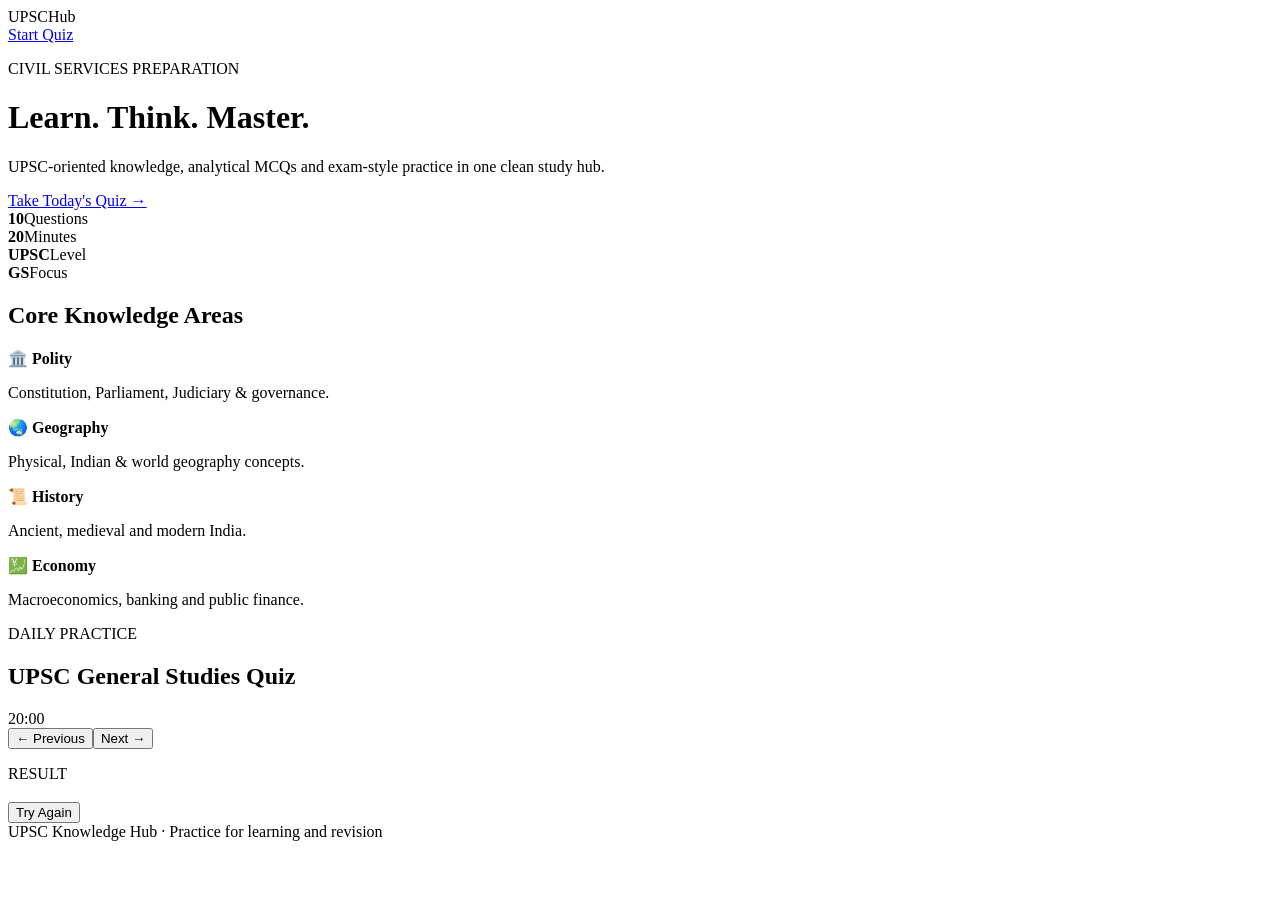
==== index.html @ ed3aa261 "Create UPSC Knowledge Hub website" ====
<!DOCTYPE html>
<html lang="en">
<head>
<meta charset="UTF-8">
<meta name="viewport" content="width=device-width,initial-scale=1">
<title>UPSC Knowledge Hub | Civil Services Quiz</title>
<link rel="stylesheet" href="style.css">
</head>
<body>
<header class="hero">
  <nav><div class="brand">UPSC<span>Hub</span></div><a href="#quiz">Start Quiz</a></nav>
  <div class="hero-content">
    <p class="eyebrow">CIVIL SERVICES PREPARATION</p>
    <h1>Learn. Think. <span>Master.</span></h1>
    <p>UPSC-oriented knowledge, analytical MCQs and exam-style practice in one clean study hub.</p>
    <a class="primary" href="#quiz">Take Today's Quiz →</a>
  </div>
</header>
<main>
<section class="stats">
  <div><b>10</b><span>Questions</span></div><div><b>20</b><span>Minutes</span></div><div><b>UPSC</b><span>Level</span></div><div><b>GS</b><span>Focus</span></div>
</section>
<section class="topics">
<h2>Core Knowledge Areas</h2>
<div class="cards"><article><b>🏛️ Polity</b><p>Constitution, Parliament, Judiciary & governance.</p></article><article><b>🌏 Geography</b><p>Physical, Indian & world geography concepts.</p></article><article><b>📜 History</b><p>Ancient, medieval and modern India.</p></article><article><b>💹 Economy</b><p>Macroeconomics, banking and public finance.</p></article></div>
</section>
<section id="quiz" class="quiz-section">
<div class="quiz-head"><div><p class="eyebrow">DAILY PRACTICE</p><h2>UPSC General Studies Quiz</h2></div><div class="timer" id="timer">20:00</div></div>
<div class="progress"><div id="progressBar"></div></div>
<div id="quizBox"></div>
<div class="quiz-actions"><button id="prev" class="secondary">← Previous</button><button id="next" class="primary">Next →</button></div>
</section>
<section id="result" class="result hidden"><p class="eyebrow">RESULT</p><h2 id="scoreText"></h2><p id="resultMessage"></p><button class="primary" onclick="restartQuiz()">Try Again</button></section>
</main>
<footer>UPSC Knowledge Hub · Practice for learning and revision</footer>
<script src="script.js"></script>
</body></html>
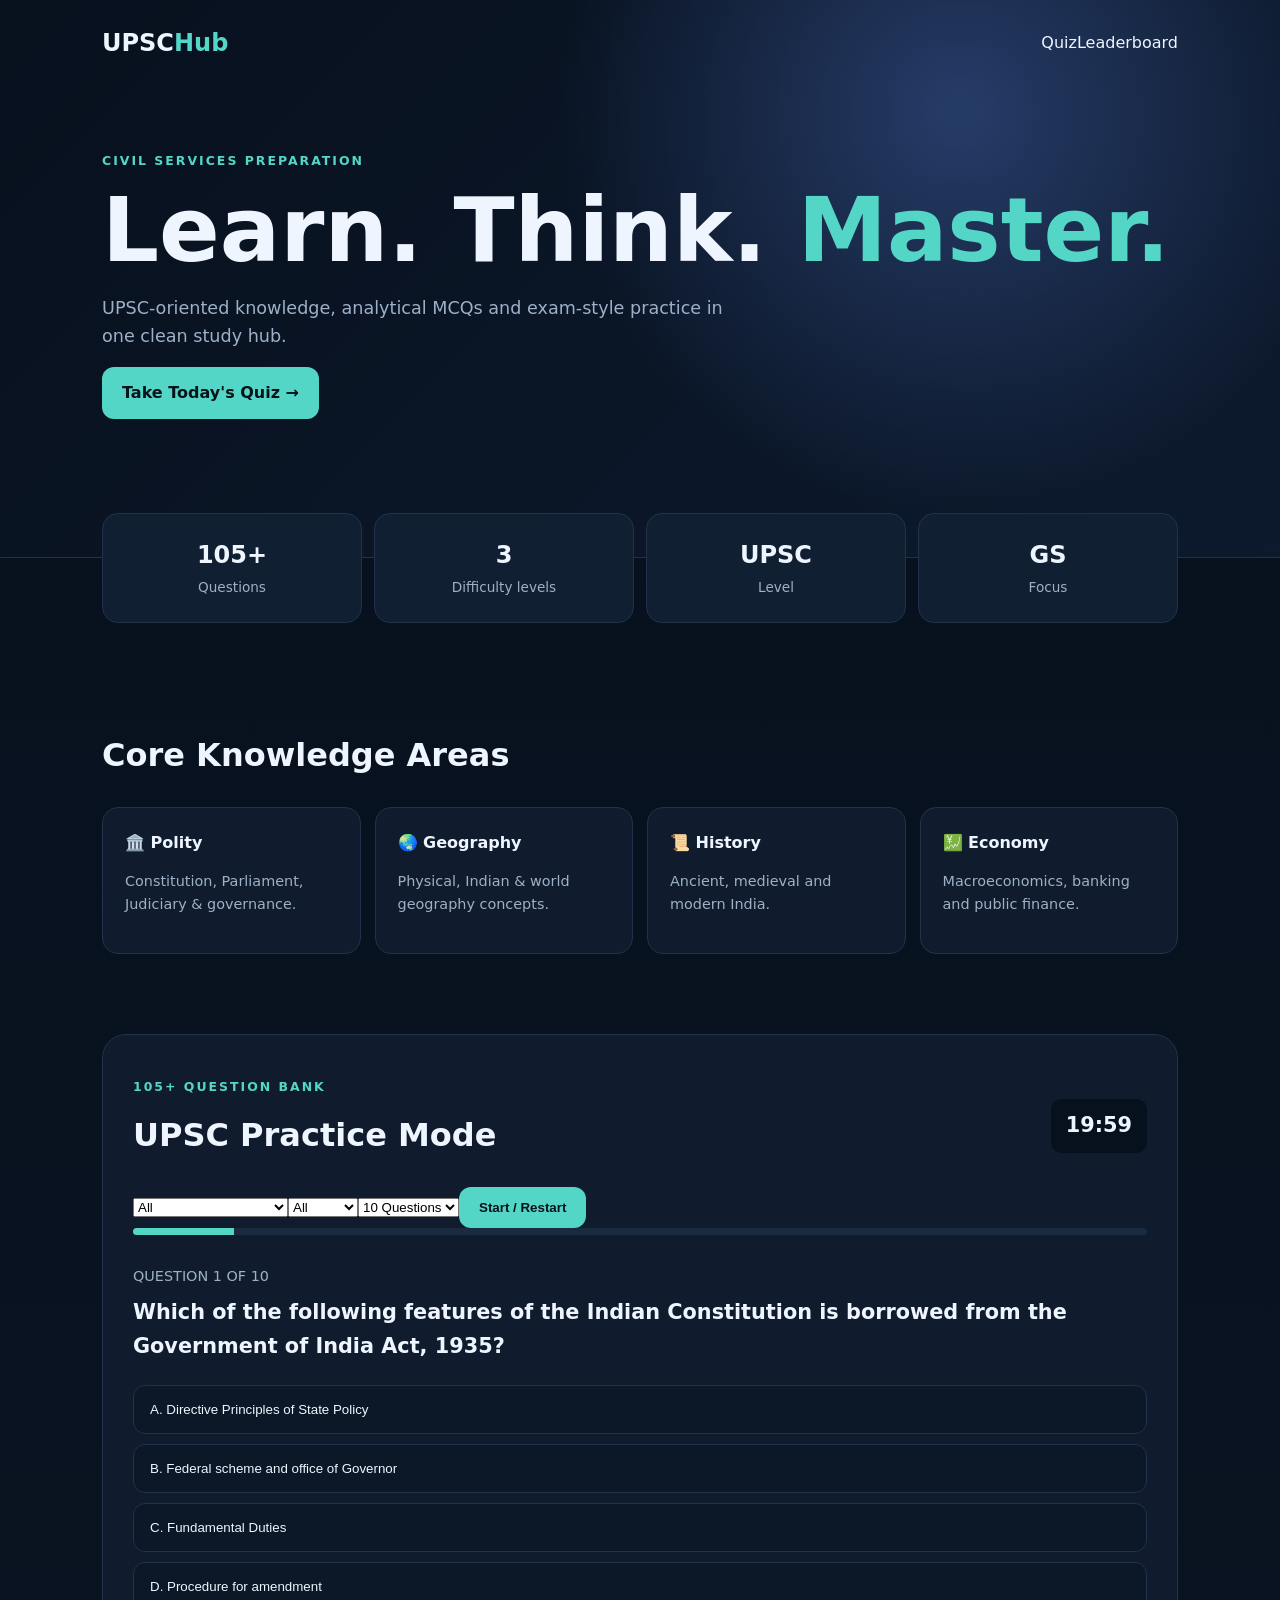
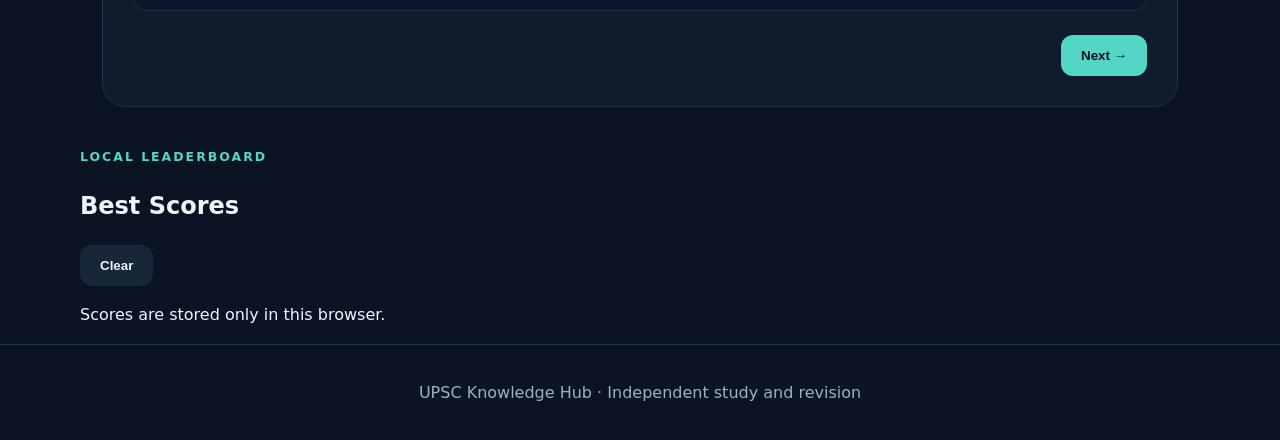
==== commit 6cc517c4: "Upgrade UPSC Hub interface with filters and leaderboard" ====
--- a/index.html
+++ b/index.html
@@ -8,7 +8,7 @@
 </head>
 <body>
 <header class="hero">
-  <nav><div class="brand">UPSC<span>Hub</span></div><a href="#quiz">Start Quiz</a></nav>
+  <nav><div class="brand">UPSC<span>Hub</span></div><div class="navlinks"><a href="#quiz">Quiz</a><a href="#leaderboard">Leaderboard</a></div></nav>
   <div class="hero-content">
     <p class="eyebrow">CIVIL SERVICES PREPARATION</p>
     <h1>Learn. Think. <span>Master.</span></h1>
@@ -18,20 +18,20 @@
 </header>
 <main>
 <section class="stats">
-  <div><b>10</b><span>Questions</span></div><div><b>20</b><span>Minutes</span></div><div><b>UPSC</b><span>Level</span></div><div><b>GS</b><span>Focus</span></div>
+  <div><b>105+</b><span>Questions</span></div><div><b>3</b><span>Difficulty levels</span></div><div><b>UPSC</b><span>Level</span></div><div><b>GS</b><span>Focus</span></div>
 </section>
 <section class="topics">
 <h2>Core Knowledge Areas</h2>
 <div class="cards"><article><b>🏛️ Polity</b><p>Constitution, Parliament, Judiciary & governance.</p></article><article><b>🌏 Geography</b><p>Physical, Indian & world geography concepts.</p></article><article><b>📜 History</b><p>Ancient, medieval and modern India.</p></article><article><b>💹 Economy</b><p>Macroeconomics, banking and public finance.</p></article></div>
 </section>
 <section id="quiz" class="quiz-section">
-<div class="quiz-head"><div><p class="eyebrow">DAILY PRACTICE</p><h2>UPSC General Studies Quiz</h2></div><div class="timer" id="timer">20:00</div></div>
+<div class="quiz-head"><div><p class="eyebrow">105+ QUESTION BANK</p><h2>UPSC Practice Mode</h2></div><div class="timer" id="timer">20:00</div></div><div class="filters"><select id="subject"><option>All</option><option>Polity</option><option>Geography</option><option>History</option><option>Economy</option><option>Environment</option><option>Science & Tech</option><option>International Relations</option></select><select id="difficulty"><option>All</option><option>Easy</option><option>Medium</option><option>Hard</option></select><select id="count"><option value="10">10 Questions</option><option value="20">20 Questions</option><option value="30">30 Questions</option><option value="50">50 Questions</option><option value="105">Full Bank</option></select><button class="primary" id="start">Start / Restart</button></div><div class="quiz-meta"><span id="meta"></span><span id="scoreLive"></span></div>
 <div class="progress"><div id="progressBar"></div></div>
 <div id="quizBox"></div>
 <div class="quiz-actions"><button id="prev" class="secondary">← Previous</button><button id="next" class="primary">Next →</button></div>
 </section>
-<section id="result" class="result hidden"><p class="eyebrow">RESULT</p><h2 id="scoreText"></h2><p id="resultMessage"></p><button class="primary" onclick="restartQuiz()">Try Again</button></section>
+<section id="result" class="result hidden"><p class="eyebrow">RESULT & REVIEW</p><h2 id="scoreText"></h2><p id="resultMessage"></p><div id="review"></div><button class="primary" id="again">Practice Again</button></section><section id="leaderboard" class="leaderboard"><div class="section-head"><div><p class="eyebrow">LOCAL LEADERBOARD</p><h2>Best Scores</h2></div><button class="secondary" id="clearBoard">Clear</button></div><div id="board"></div><p class="muted">Scores are stored only in this browser.</p></section>
 </main>
-<footer>UPSC Knowledge Hub · Practice for learning and revision</footer>
+<footer>UPSC Knowledge Hub · Independent study and revision</footer>
 <script src="script.js"></script>
 </body></html>
--- a/style.css
+++ b/style.css
@@ -0,0 +1 @@
+:root{--bg:#08111f;--panel:#101c2e;--text:#eef5ff;--muted:#9eb0c7;--accent:#54d6c7;--accent2:#7c8cff;--line:#21324a}*{box-sizing:border-box}html{scroll-behavior:smooth}body{margin:0;background:linear-gradient(180deg,#07101d,#0a1422);color:var(--text);font-family:Inter,system-ui,Arial,sans-serif;line-height:1.6}.hero{min-height:62vh;background:radial-gradient(circle at 75% 20%,#263c68 0,transparent 38%),linear-gradient(135deg,#07101d,#0d1a2e);border-bottom:1px solid var(--line)}nav{max-width:1120px;margin:auto;padding:24px 22px;display:flex;justify-content:space-between;align-items:center}nav a{color:var(--text);text-decoration:none}.brand{font-size:1.5rem;font-weight:800}.brand span{color:var(--accent)}.hero-content{max-width:1120px;margin:65px auto;padding:0 22px}.eyebrow{color:var(--accent);font-size:.78rem;font-weight:800;letter-spacing:.16em}.hero h1{font-size:clamp(3rem,7vw,6rem);line-height:1;margin:15px 0}.hero h1 span{color:var(--accent)}.hero p:not(.eyebrow){max-width:650px;color:var(--muted);font-size:1.1rem}.primary,.secondary{border:0;border-radius:12px;padding:13px 20px;font-weight:800;cursor:pointer;text-decoration:none;display:inline-block}.primary{background:var(--accent);color:#06131a}.secondary{background:#18263a;color:var(--text)}.stats{max-width:1120px;margin:-45px auto 0;padding:0 22px;display:grid;grid-template-columns:repeat(4,1fr);gap:12px}.stats div{background:#111f33;border:1px solid var(--line);border-radius:16px;padding:22px;text-align:center}.stats b{display:block;font-size:1.5rem}.stats span{color:var(--muted);font-size:.85rem}main{max-width:1120px;margin:auto}.topics{padding:80px 22px 40px}.topics h2,.quiz-section h2,.result h2{font-size:2rem}.cards{display:grid;grid-template-columns:repeat(4,1fr);gap:14px}.cards article{background:var(--panel);border:1px solid var(--line);padding:22px;border-radius:16px}.cards p{color:var(--muted);font-size:.9rem}.quiz-section{margin:40px 22px;padding:30px;background:var(--panel);border:1px solid var(--line);border-radius:24px}.quiz-head{display:flex;justify-content:space-between;align-items:center}.quiz-head h2{margin-top:5px}.timer{font-size:1.3rem;font-weight:900;background:#07111e;padding:10px 15px;border-radius:10px}.progress{height:7px;background:#1a2a40;border-radius:10px;overflow:hidden}.progress div{height:100%;width:10%;background:var(--accent);transition:.3s}.question-number{color:var(--muted);font-size:.9rem;margin-top:30px}.question{font-size:1.3rem;font-weight:700;margin:8px 0 22px}.option{display:block;width:100%;text-align:left;padding:16px;margin:10px 0;border:1px solid var(--line);border-radius:12px;background:#0c1727;color:var(--text);cursor:pointer}.option:hover,.option.selected{border-color:var(--accent);background:#112638}.quiz-actions{display:flex;justify-content:space-between;margin-top:24px}.result{margin:40px 22px 80px;padding:50px;text-align:center;background:var(--panel);border:1px solid var(--line);border-radius:24px}.hidden{display:none}footer{text-align:center;padding:35px;color:var(--muted);border-top:1px solid var(--line)}@media(max-width:800px){.cards{grid-template-columns:repeat(2,1fr)}.stats{grid-template-columns:repeat(2,1fr)}.hero-content{margin:40px auto}.hero h1{font-size:3.2rem}}@media(max-width:500px){.cards{grid-template-columns:1fr}.quiz-head{align-items:flex-start;gap:15px}.quiz-section{padding:20px}.stats{padding:0 12px}.hero-content{padding:0 18px}}
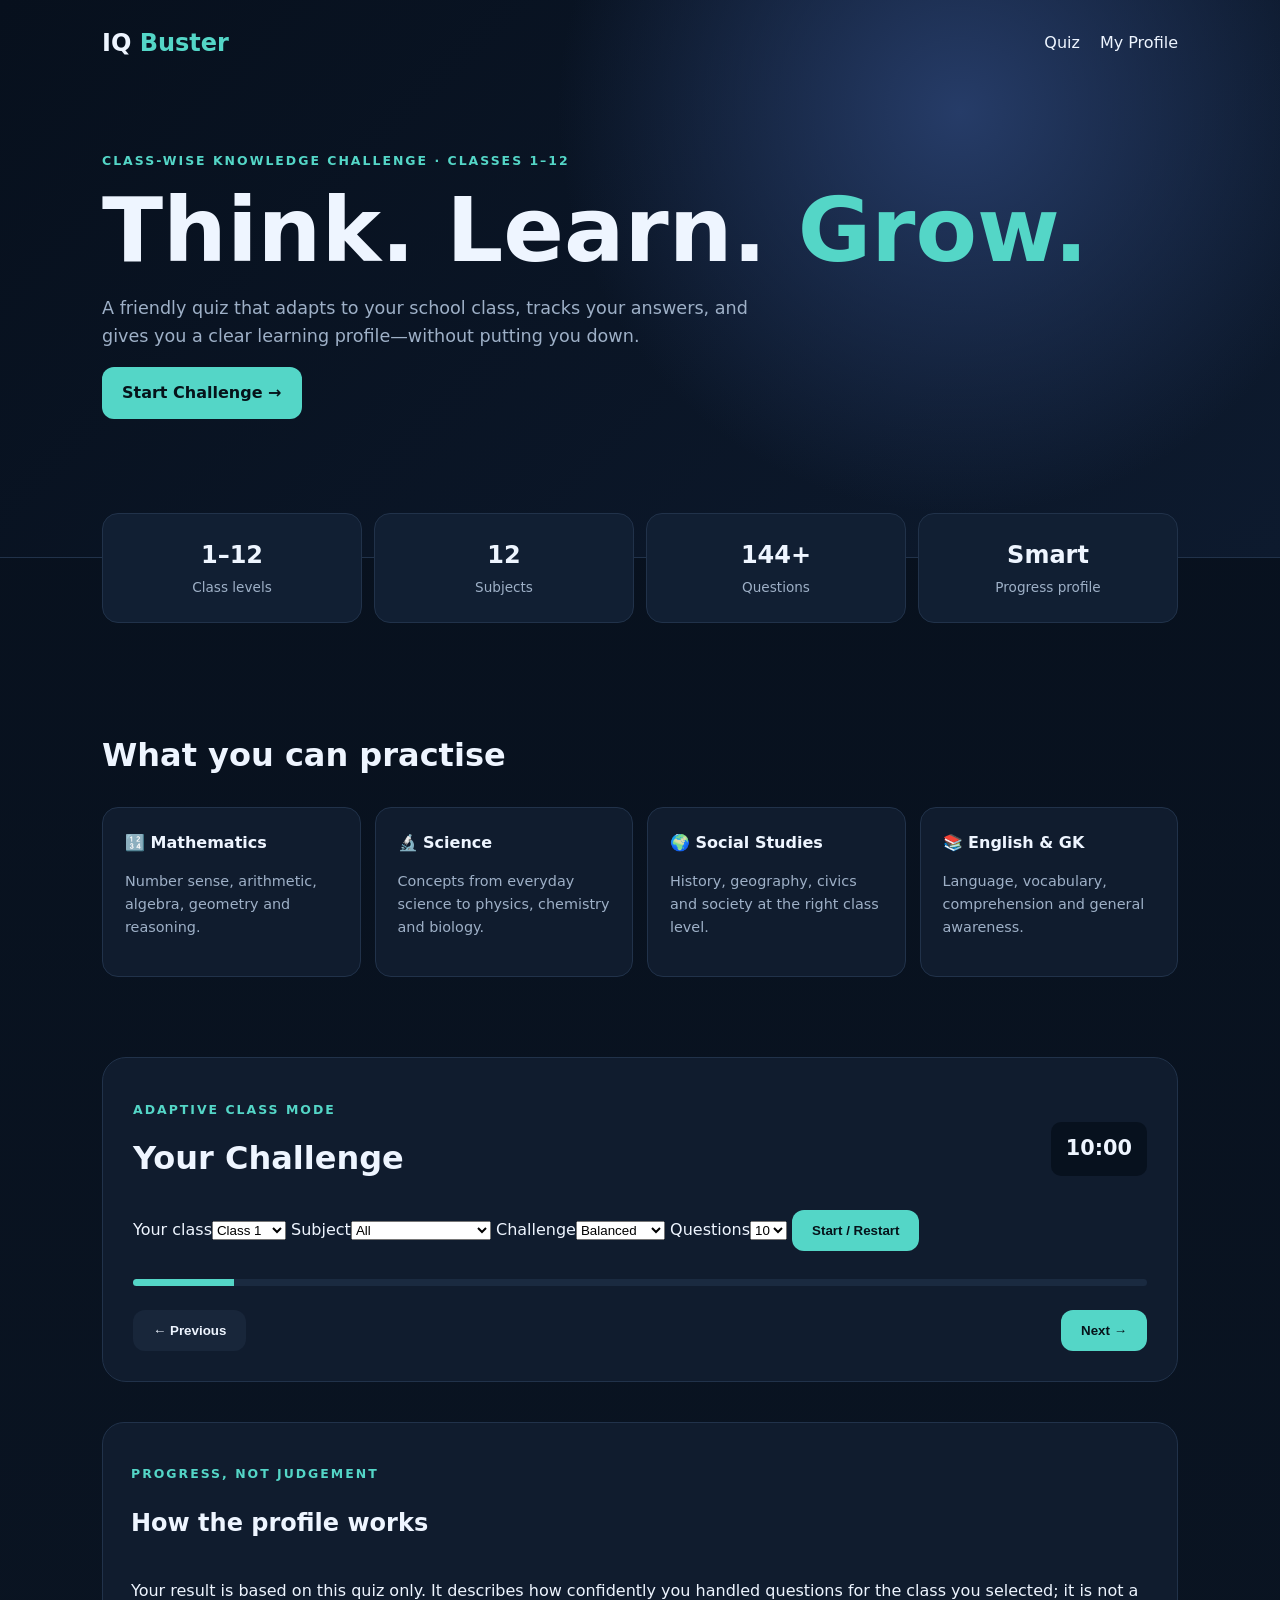
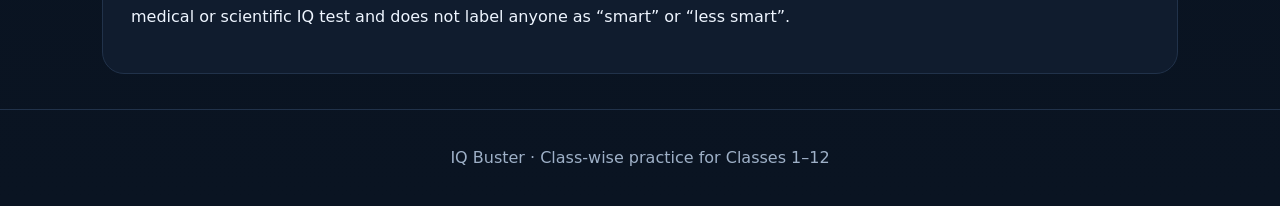
==== commit 5d82e956: "Rename site to IQ Buster and add class-wise quiz setup" ====
--- a/index.html
+++ b/index.html
@@ -1,37 +1,40 @@
 <!DOCTYPE html>
 <html lang="en">
 <head>
-<meta charset="UTF-8">
-<meta name="viewport" content="width=device-width,initial-scale=1">
-<title>UPSC Knowledge Hub | Civil Services Quiz</title>
-<link rel="stylesheet" href="style.css">
+<meta charset="UTF-8"><meta name="viewport" content="width=device-width,initial-scale=1">
+<title>IQ Buster | Class-wise Knowledge Challenge</title><link rel="stylesheet" href="style.css">
 </head>
 <body>
 <header class="hero">
-  <nav><div class="brand">UPSC<span>Hub</span></div><div class="navlinks"><a href="#quiz">Quiz</a><a href="#leaderboard">Leaderboard</a></div></nav>
-  <div class="hero-content">
-    <p class="eyebrow">CIVIL SERVICES PREPARATION</p>
-    <h1>Learn. Think. <span>Master.</span></h1>
-    <p>UPSC-oriented knowledge, analytical MCQs and exam-style practice in one clean study hub.</p>
-    <a class="primary" href="#quiz">Take Today's Quiz →</a>
-  </div>
-</header>
+<nav><div class="brand">IQ <span>Buster</span></div><div class="navlinks"><a href="#quiz">Quiz</a><a href="#profile">My Profile</a></div></nav>
+<div class="hero-content">
+<p class="eyebrow">CLASS-WISE KNOWLEDGE CHALLENGE · CLASSES 1–12</p>
+<h1>Think. Learn. <span>Grow.</span></h1>
+<p>A friendly quiz that adapts to your school class, tracks your answers, and gives you a clear learning profile—without putting you down.</p>
+<a class="primary" href="#quiz">Start Challenge →</a>
+</div></header>
 <main>
-<section class="stats">
-  <div><b>105+</b><span>Questions</span></div><div><b>3</b><span>Difficulty levels</span></div><div><b>UPSC</b><span>Level</span></div><div><b>GS</b><span>Focus</span></div>
-</section>
-<section class="topics">
-<h2>Core Knowledge Areas</h2>
-<div class="cards"><article><b>🏛️ Polity</b><p>Constitution, Parliament, Judiciary & governance.</p></article><article><b>🌏 Geography</b><p>Physical, Indian & world geography concepts.</p></article><article><b>📜 History</b><p>Ancient, medieval and modern India.</p></article><article><b>💹 Economy</b><p>Macroeconomics, banking and public finance.</p></article></div>
-</section>
+<section class="stats"><div><b>1–12</b><span>Class levels</span></div><div><b>12</b><span>Subjects</span></div><div><b>144+</b><span>Questions</span></div><div><b>Smart</b><span>Progress profile</span></div></section>
+<section class="topics"><h2>What you can practise</h2><div class="cards">
+<article><b>🔢 Mathematics</b><p>Number sense, arithmetic, algebra, geometry and reasoning.</p></article>
+<article><b>🔬 Science</b><p>Concepts from everyday science to physics, chemistry and biology.</p></article>
+<article><b>🌍 Social Studies</b><p>History, geography, civics and society at the right class level.</p></article>
+<article><b>📚 English & GK</b><p>Language, vocabulary, comprehension and general awareness.</p></article>
+</div></section>
 <section id="quiz" class="quiz-section">
-<div class="quiz-head"><div><p class="eyebrow">105+ QUESTION BANK</p><h2>UPSC Practice Mode</h2></div><div class="timer" id="timer">20:00</div></div><div class="filters"><select id="subject"><option>All</option><option>Polity</option><option>Geography</option><option>History</option><option>Economy</option><option>Environment</option><option>Science & Tech</option><option>International Relations</option></select><select id="difficulty"><option>All</option><option>Easy</option><option>Medium</option><option>Hard</option></select><select id="count"><option value="10">10 Questions</option><option value="20">20 Questions</option><option value="30">30 Questions</option><option value="50">50 Questions</option><option value="105">Full Bank</option></select><button class="primary" id="start">Start / Restart</button></div><div class="quiz-meta"><span id="meta"></span><span id="scoreLive"></span></div>
-<div class="progress"><div id="progressBar"></div></div>
-<div id="quizBox"></div>
+<div class="quiz-head"><div><p class="eyebrow">ADAPTIVE CLASS MODE</p><h2>Your Challenge</h2></div><div class="timer" id="timer">10:00</div></div>
+<div class="setup">
+<label>Your class<select id="grade"><option value="1">Class 1</option><option value="2">Class 2</option><option value="3">Class 3</option><option value="4">Class 4</option><option value="5">Class 5</option><option value="6">Class 6</option><option value="7">Class 7</option><option value="8">Class 8</option><option value="9">Class 9</option><option value="10">Class 10</option><option value="11">Class 11</option><option value="12">Class 12</option></select></label>
+<label>Subject<select id="subject"><option>All</option><option>Mathematics</option><option>Science</option><option>English</option><option>Social Studies</option><option>General Knowledge</option><option>Reasoning</option></select></label>
+<label>Challenge<select id="difficulty"><option>Balanced</option><option>Foundation</option><option>Stretch</option></select></label>
+<label>Questions<select id="count"><option value="10">10</option><option value="15">15</option><option value="20">20</option></select></label>
+<button class="primary" id="start">Start / Restart</button>
+</div>
+<div class="quiz-meta"><span id="meta"></span><span id="scoreLive"></span></div><div class="progress"><div id="progressBar"></div></div><div id="quizBox"></div>
 <div class="quiz-actions"><button id="prev" class="secondary">← Previous</button><button id="next" class="primary">Next →</button></div>
 </section>
-<section id="result" class="result hidden"><p class="eyebrow">RESULT & REVIEW</p><h2 id="scoreText"></h2><p id="resultMessage"></p><div id="review"></div><button class="primary" id="again">Practice Again</button></section><section id="leaderboard" class="leaderboard"><div class="section-head"><div><p class="eyebrow">LOCAL LEADERBOARD</p><h2>Best Scores</h2></div><button class="secondary" id="clearBoard">Clear</button></div><div id="board"></div><p class="muted">Scores are stored only in this browser.</p></section>
-</main>
-<footer>UPSC Knowledge Hub · Independent study and revision</footer>
+<section id="result" class="result hidden"><p class="eyebrow">YOUR LEARNING PROFILE</p><h2 id="scoreText"></h2><p id="resultMessage"></p><div id="profileCards"></div><div id="review"></div><button class="primary" id="again">Try Another Set</button></section>
+<section id="profile" class="leaderboard"><div class="section-head"><div><p class="eyebrow">PROGRESS, NOT JUDGEMENT</p><h2>How the profile works</h2></div></div><p class="muted">Your result is based on this quiz only. It describes how confidently you handled questions for the class you selected; it is not a medical or scientific IQ test and does not label anyone as “smart” or “less smart”.</p></section>
+</main><footer>IQ Buster · Class-wise practice for Classes 1–12</footer>
 <script src="script.js"></script>
 </body></html>
--- a/style.css
+++ b/style.css
@@ -1 +1 @@
-:root{--bg:#08111f;--panel:#101c2e;--text:#eef5ff;--muted:#9eb0c7;--accent:#54d6c7;--accent2:#7c8cff;--line:#21324a}*{box-sizing:border-box}html{scroll-behavior:smooth}body{margin:0;background:linear-gradient(180deg,#07101d,#0a1422);color:var(--text);font-family:Inter,system-ui,Arial,sans-serif;line-height:1.6}.hero{min-height:62vh;background:radial-gradient(circle at 75% 20%,#263c68 0,transparent 38%),linear-gradient(135deg,#07101d,#0d1a2e);border-bottom:1px solid var(--line)}nav{max-width:1120px;margin:auto;padding:24px 22px;display:flex;justify-content:space-between;align-items:center}nav a{color:var(--text);text-decoration:none}.brand{font-size:1.5rem;font-weight:800}.brand span{color:var(--accent)}.hero-content{max-width:1120px;margin:65px auto;padding:0 22px}.eyebrow{color:var(--accent);font-size:.78rem;font-weight:800;letter-spacing:.16em}.hero h1{font-size:clamp(3rem,7vw,6rem);line-height:1;margin:15px 0}.hero h1 span{color:var(--accent)}.hero p:not(.eyebrow){max-width:650px;color:var(--muted);font-size:1.1rem}.primary,.secondary{border:0;border-radius:12px;padding:13px 20px;font-weight:800;cursor:pointer;text-decoration:none;display:inline-block}.primary{background:var(--accent);color:#06131a}.secondary{background:#18263a;color:var(--text)}.stats{max-width:1120px;margin:-45px auto 0;padding:0 22px;display:grid;grid-template-columns:repeat(4,1fr);gap:12px}.stats div{background:#111f33;border:1px solid var(--line);border-radius:16px;padding:22px;text-align:center}.stats b{display:block;font-size:1.5rem}.stats span{color:var(--muted);font-size:.85rem}main{max-width:1120px;margin:auto}.topics{padding:80px 22px 40px}.topics h2,.quiz-section h2,.result h2{font-size:2rem}.cards{display:grid;grid-template-columns:repeat(4,1fr);gap:14px}.cards article{background:var(--panel);border:1px solid var(--line);padding:22px;border-radius:16px}.cards p{color:var(--muted);font-size:.9rem}.quiz-section{margin:40px 22px;padding:30px;background:var(--panel);border:1px solid var(--line);border-radius:24px}.quiz-head{display:flex;justify-content:space-between;align-items:center}.quiz-head h2{margin-top:5px}.timer{font-size:1.3rem;font-weight:900;background:#07111e;padding:10px 15px;border-radius:10px}.progress{height:7px;background:#1a2a40;border-radius:10px;overflow:hidden}.progress div{height:100%;width:10%;background:var(--accent);transition:.3s}.question-number{color:var(--muted);font-size:.9rem;margin-top:30px}.question{font-size:1.3rem;font-weight:700;margin:8px 0 22px}.option{display:block;width:100%;text-align:left;padding:16px;margin:10px 0;border:1px solid var(--line);border-radius:12px;background:#0c1727;color:var(--text);cursor:pointer}.option:hover,.option.selected{border-color:var(--accent);background:#112638}.quiz-actions{display:flex;justify-content:space-between;margin-top:24px}.result{margin:40px 22px 80px;padding:50px;text-align:center;background:var(--panel);border:1px solid var(--line);border-radius:24px}.hidden{display:none}footer{text-align:center;padding:35px;color:var(--muted);border-top:1px solid var(--line)}@media(max-width:800px){.cards{grid-template-columns:repeat(2,1fr)}.stats{grid-template-columns:repeat(2,1fr)}.hero-content{margin:40px auto}.hero h1{font-size:3.2rem}}@media(max-width:500px){.cards{grid-template-columns:1fr}.quiz-head{align-items:flex-start;gap:15px}.quiz-section{padding:20px}.stats{padding:0 12px}.hero-content{padding:0 18px}}+:root{--bg:#08111f;--panel:#101c2e;--text:#eef5ff;--muted:#9eb0c7;--accent:#54d6c7;--accent2:#7c8cff;--line:#21324a}*{box-sizing:border-box}html{scroll-behavior:smooth}body{margin:0;background:linear-gradient(180deg,#07101d,#0a1422);color:var(--text);font-family:Inter,system-ui,Arial,sans-serif;line-height:1.6}.hero{min-height:62vh;background:radial-gradient(circle at 75% 20%,#263c68 0,transparent 38%),linear-gradient(135deg,#07101d,#0d1a2e);border-bottom:1px solid var(--line)}nav{max-width:1120px;margin:auto;padding:24px 22px;display:flex;justify-content:space-between;align-items:center}nav a{color:var(--text);text-decoration:none}.brand{font-size:1.5rem;font-weight:800}.brand span{color:var(--accent)}.hero-content{max-width:1120px;margin:65px auto;padding:0 22px}.eyebrow{color:var(--accent);font-size:.78rem;font-weight:800;letter-spacing:.16em}.hero h1{font-size:clamp(3rem,7vw,6rem);line-height:1;margin:15px 0}.hero h1 span{color:var(--accent)}.hero p:not(.eyebrow){max-width:650px;color:var(--muted);font-size:1.1rem}.primary,.secondary{border:0;border-radius:12px;padding:13px 20px;font-weight:800;cursor:pointer;text-decoration:none;display:inline-block}.primary{background:var(--accent);color:#06131a}.secondary{background:#18263a;color:var(--text)}.stats{max-width:1120px;margin:-45px auto 0;padding:0 22px;display:grid;grid-template-columns:repeat(4,1fr);gap:12px}.stats div{background:#111f33;border:1px solid var(--line);border-radius:16px;padding:22px;text-align:center}.stats b{display:block;font-size:1.5rem}.stats span{color:var(--muted);font-size:.85rem}main{max-width:1120px;margin:auto}.topics{padding:80px 22px 40px}.topics h2,.quiz-section h2,.result h2{font-size:2rem}.cards{display:grid;grid-template-columns:repeat(4,1fr);gap:14px}.cards article{background:var(--panel);border:1px solid var(--line);padding:22px;border-radius:16px}.cards p{color:var(--muted);font-size:.9rem}.quiz-section{margin:40px 22px;padding:30px;background:var(--panel);border:1px solid var(--line);border-radius:24px}.quiz-head{display:flex;justify-content:space-between;align-items:center}.quiz-head h2{margin-top:5px}.timer{font-size:1.3rem;font-weight:900;background:#07111e;padding:10px 15px;border-radius:10px}.progress{height:7px;background:#1a2a40;border-radius:10px;overflow:hidden}.progress div{height:100%;width:10%;background:var(--accent);transition:.3s}.question-number{color:var(--muted);font-size:.9rem;margin-top:30px}.question{font-size:1.3rem;font-weight:700;margin:8px 0 22px}.option{display:block;width:100%;text-align:left;padding:16px;margin:10px 0;border:1px solid var(--line);border-radius:12px;background:#0c1727;color:var(--text);cursor:pointer}.option:hover,.option.selected{border-color:var(--accent);background:#112638}.quiz-actions{display:flex;justify-content:space-between;margin-top:24px}.result{margin:40px 22px 80px;padding:50px;text-align:center;background:var(--panel);border:1px solid var(--line);border-radius:24px}.hidden{display:none}footer{text-align:center;padding:35px;color:var(--muted);border-top:1px solid var(--line)}@media(max-width:800px){.cards{grid-template-columns:repeat(2,1fr)}.stats{grid-template-columns:repeat(2,1fr)}.hero-content{margin:40px auto}.hero h1{font-size:3.2rem}}@media(max-width:500px){.cards{grid-template-columns:1fr}.quiz-head{align-items:flex-start;gap:15px}.quiz-section{padding:20px}.stats{padding:0 12px}.hero-content{padding:0 18px}}.navlinks{display:flex;gap:20px}.navlinks a{color:var(--text);text-decoration:none}.filters{display:flex;gap:10px;flex-wrap:wrap;margin:20px 0}.filters select{background:#0b1727;color:var(--text);border:1px solid var(--line);border-radius:10px;padding:12px}.quiz-meta{display:flex;justify-content:space-between;color:var(--muted);margin:14px 0}.review-item{border-top:1px solid var(--line);padding:18px 0;text-align:left}.review-item h3{font-size:1rem}.review-item p{color:var(--muted)}.correct{color:#64e2a1}.wrong{color:#ff9696}.leaderboard{margin:35px 22px;padding:28px;background:var(--panel);border:1px solid var(--line);border-radius:22px}.section-head{display:flex;justify-content:space-between;align-items:center}.board-row{display:grid;grid-template-columns:50px 1fr 80px 130px;gap:10px;padding:13px 0;border-bottom:1px solid var(--line)}@media(max-width:600px){.board-row{grid-template-columns:35px 1fr 70px}.board-row span:nth-child(4){display:none}.navlinks{gap:10px}.filters select,.filters button{width:100%}}
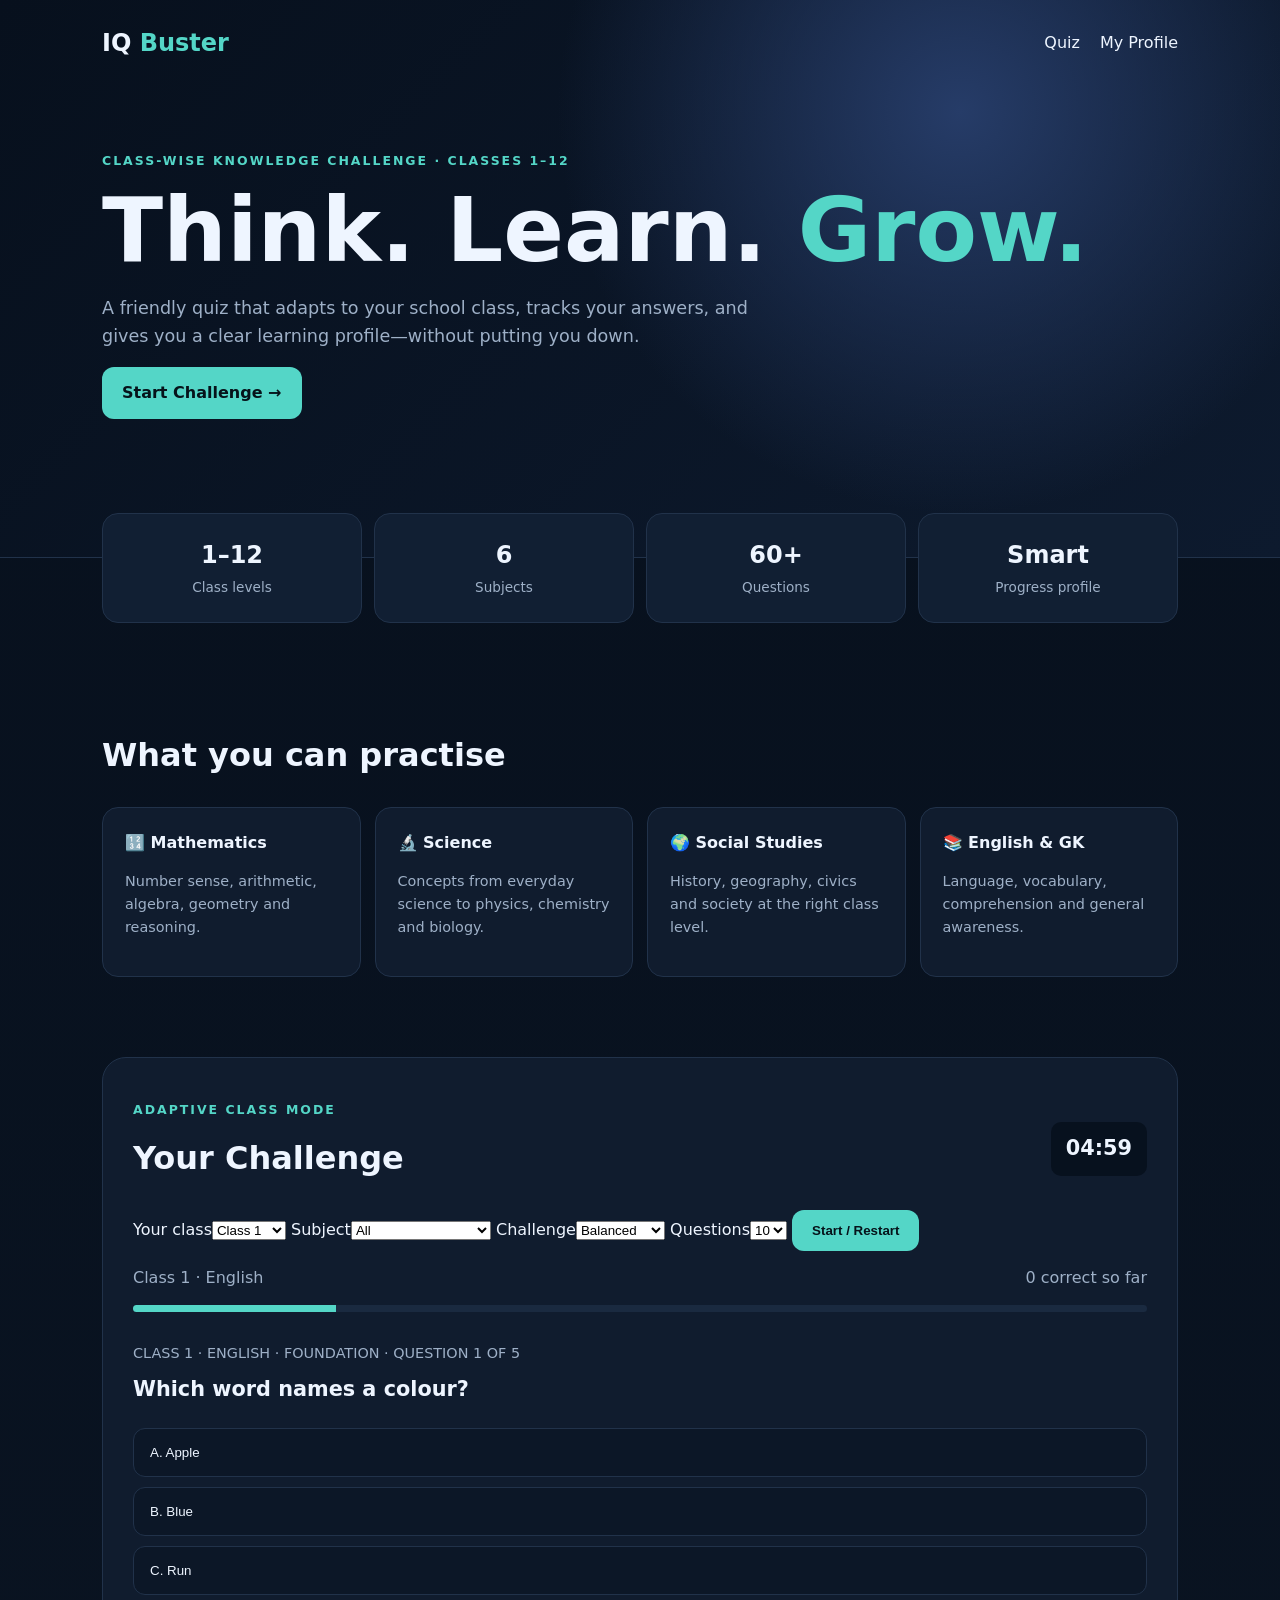
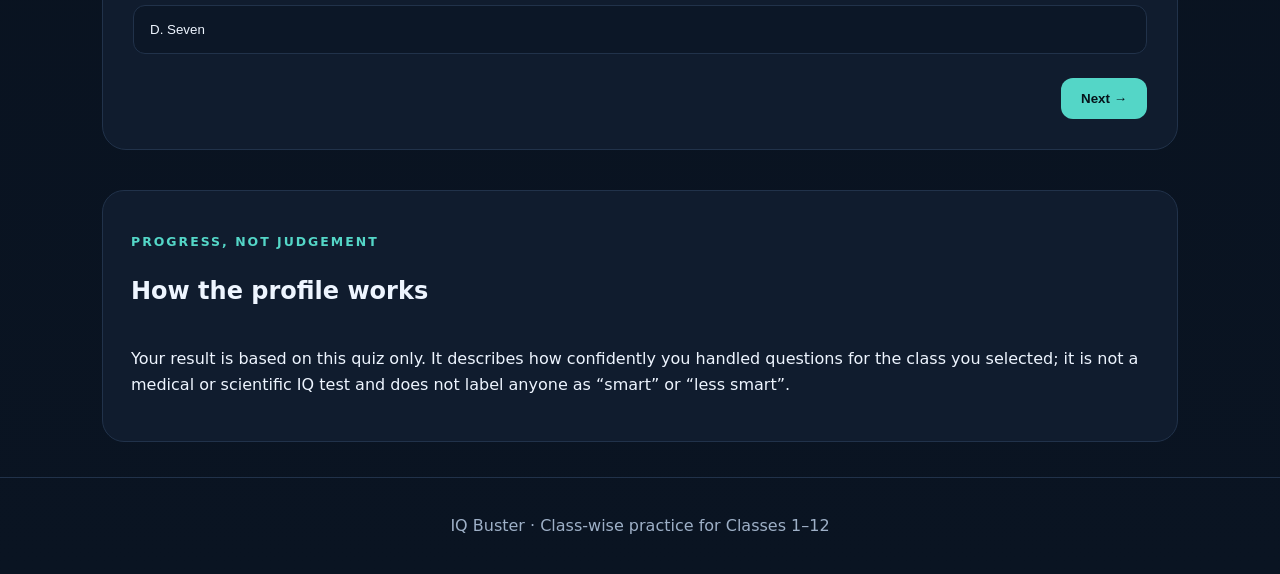
==== commit 80054ca0: "Correct IQ Buster stats" ====
--- a/index.html
+++ b/index.html
@@ -14,7 +14,7 @@
 <a class="primary" href="#quiz">Start Challenge →</a>
 </div></header>
 <main>
-<section class="stats"><div><b>1–12</b><span>Class levels</span></div><div><b>12</b><span>Subjects</span></div><div><b>144+</b><span>Questions</span></div><div><b>Smart</b><span>Progress profile</span></div></section>
+<section class="stats"><div><b>1–12</b><span>Class levels</span></div><div><b>6</b><span>Subjects</span></div><div><b>60+</b><span>Questions</span></div><div><b>Smart</b><span>Progress profile</span></div></section>
 <section class="topics"><h2>What you can practise</h2><div class="cards">
 <article><b>🔢 Mathematics</b><p>Number sense, arithmetic, algebra, geometry and reasoning.</p></article>
 <article><b>🔬 Science</b><p>Concepts from everyday science to physics, chemistry and biology.</p></article>
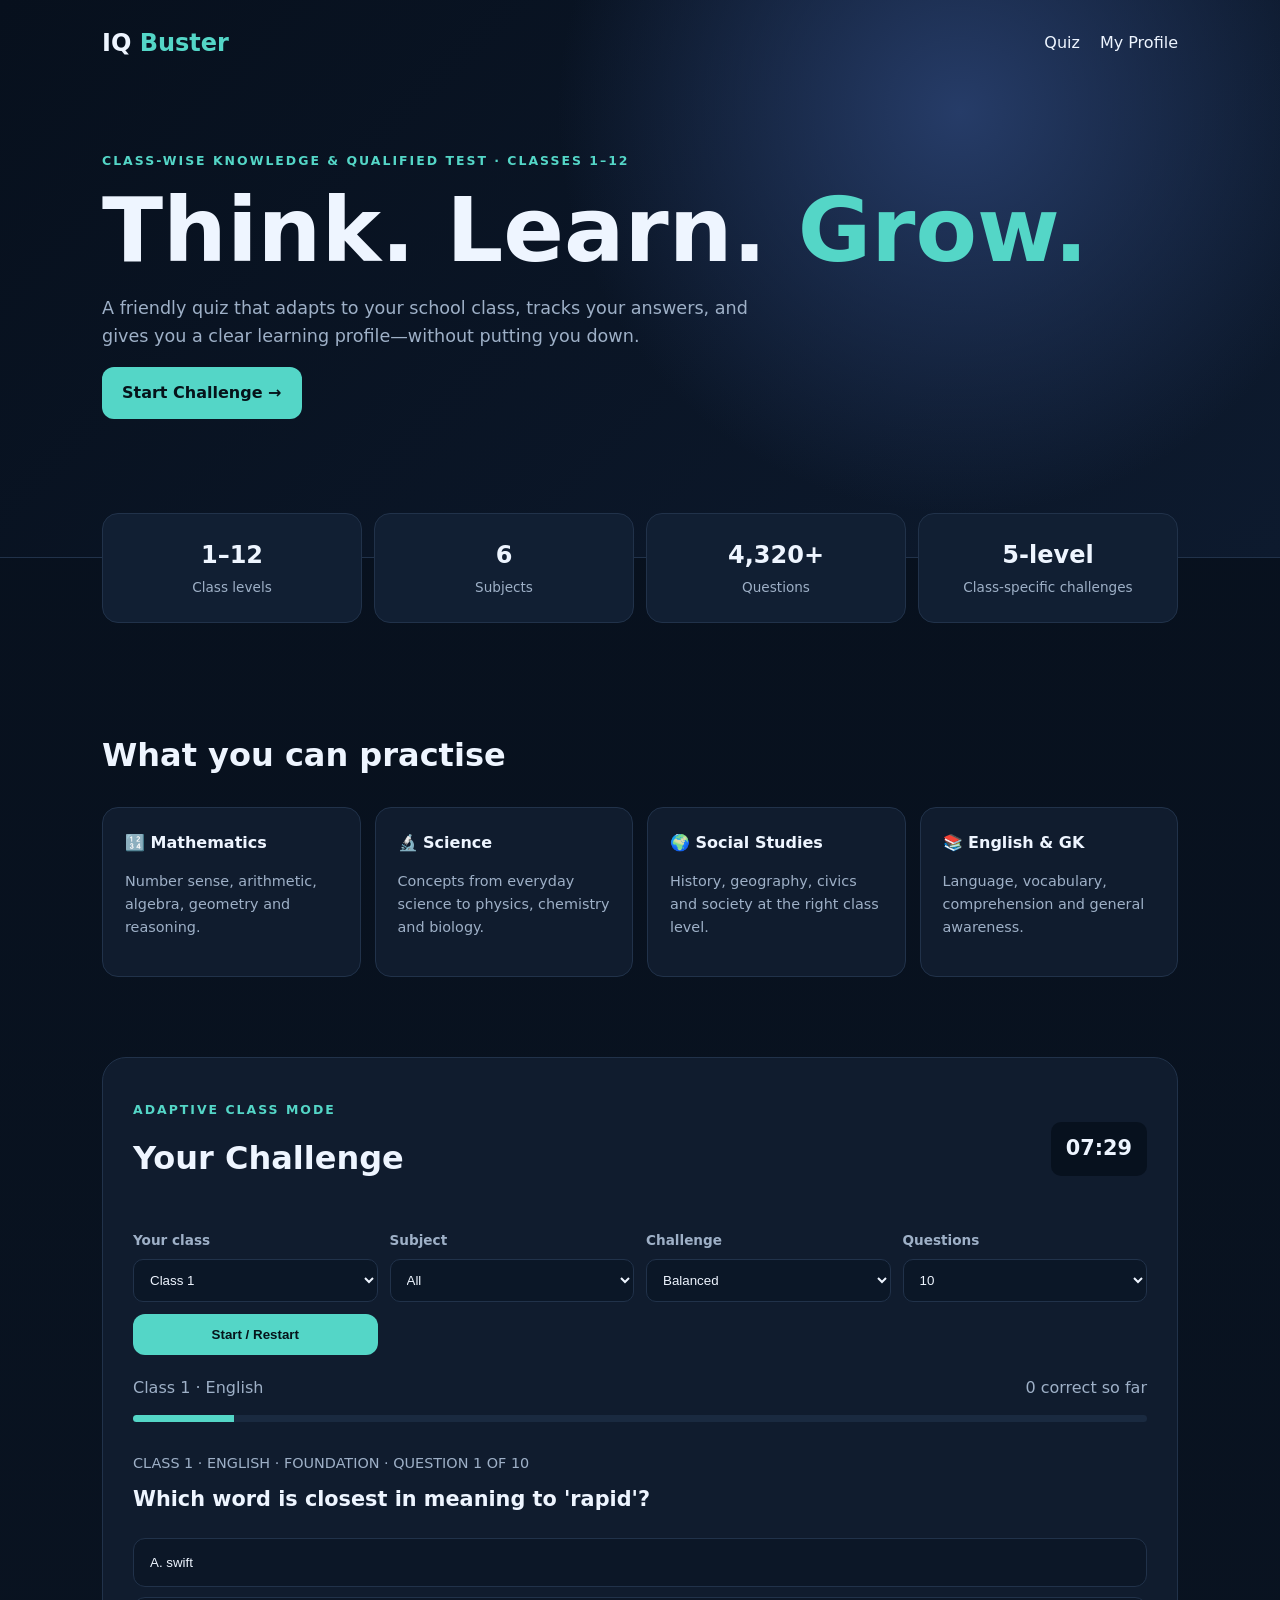
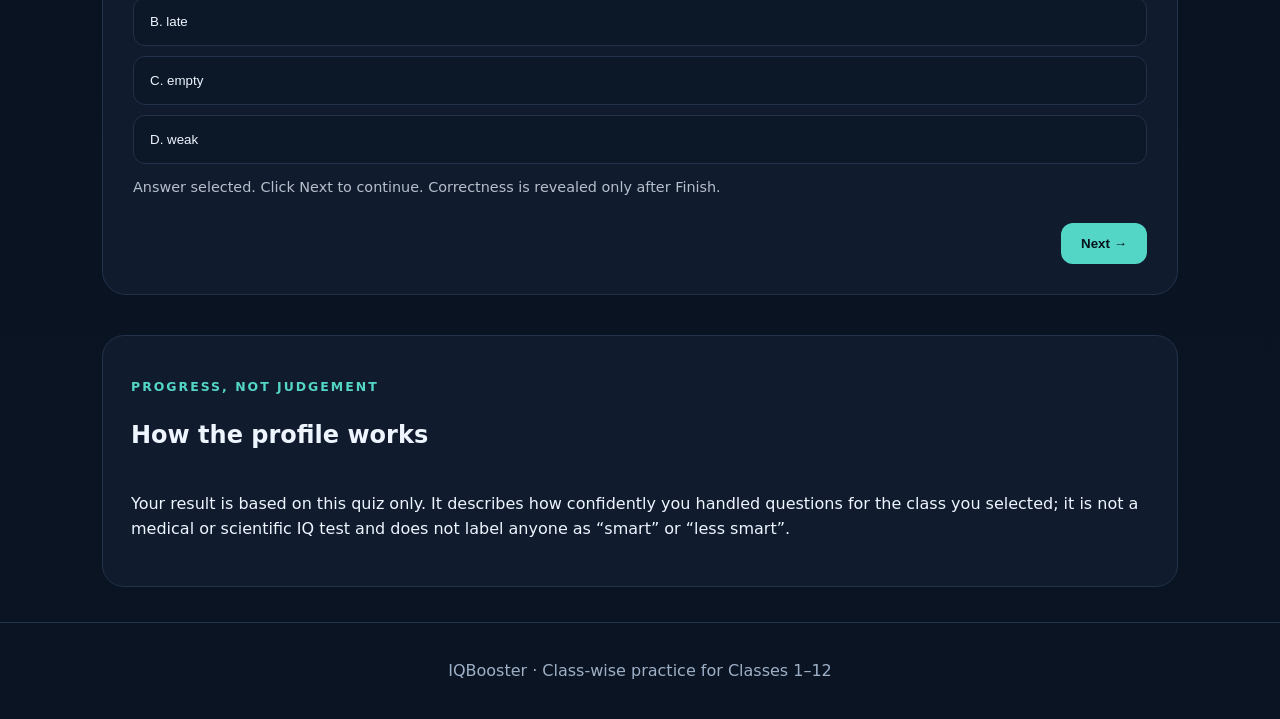
==== commit c2c49936: "Update IQBooster branding and class-specific challenge controls" ====
--- a/index.html
+++ b/index.html
@@ -2,19 +2,19 @@
 <html lang="en">
 <head>
 <meta charset="UTF-8"><meta name="viewport" content="width=device-width,initial-scale=1">
-<title>IQ Buster | Class-wise Knowledge Challenge</title><link rel="stylesheet" href="style.css">
-</head>
+<title>IQBooster | Class-wise Knowledge Challenge</title><link rel="stylesheet" href="style.css">
+<style>.answer-note{margin:12px 0 0;opacity:.75;font-size:.9rem}.option.selected{outline:2px solid #00ffcc;transform:translateY(-1px)}</style></head>
 <body>
 <header class="hero">
 <nav><div class="brand">IQ <span>Buster</span></div><div class="navlinks"><a href="#quiz">Quiz</a><a href="#profile">My Profile</a></div></nav>
 <div class="hero-content">
-<p class="eyebrow">CLASS-WISE KNOWLEDGE CHALLENGE · CLASSES 1–12</p>
+<p class="eyebrow">CLASS-WISE KNOWLEDGE & QUALIFIED TEST · CLASSES 1–12</p>
 <h1>Think. Learn. <span>Grow.</span></h1>
 <p>A friendly quiz that adapts to your school class, tracks your answers, and gives you a clear learning profile—without putting you down.</p>
 <a class="primary" href="#quiz">Start Challenge →</a>
 </div></header>
 <main>
-<section class="stats"><div><b>1–12</b><span>Class levels</span></div><div><b>6</b><span>Subjects</span></div><div><b>60+</b><span>Questions</span></div><div><b>Smart</b><span>Progress profile</span></div></section>
+<section class="stats"><div><b>1–12</b><span>Class levels</span></div><div><b>6</b><span>Subjects</span></div><div><b>4,320+</b><span>Questions</span></div><div><b>5-level</b><span>Class-specific challenges</span></div></section>
 <section class="topics"><h2>What you can practise</h2><div class="cards">
 <article><b>🔢 Mathematics</b><p>Number sense, arithmetic, algebra, geometry and reasoning.</p></article>
 <article><b>🔬 Science</b><p>Concepts from everyday science to physics, chemistry and biology.</p></article>
@@ -25,8 +25,8 @@
 <div class="quiz-head"><div><p class="eyebrow">ADAPTIVE CLASS MODE</p><h2>Your Challenge</h2></div><div class="timer" id="timer">10:00</div></div>
 <div class="setup">
 <label>Your class<select id="grade"><option value="1">Class 1</option><option value="2">Class 2</option><option value="3">Class 3</option><option value="4">Class 4</option><option value="5">Class 5</option><option value="6">Class 6</option><option value="7">Class 7</option><option value="8">Class 8</option><option value="9">Class 9</option><option value="10">Class 10</option><option value="11">Class 11</option><option value="12">Class 12</option></select></label>
-<label>Subject<select id="subject"><option>All</option><option>Mathematics</option><option>Science</option><option>English</option><option>Social Studies</option><option>General Knowledge</option><option>Reasoning</option></select></label>
-<label>Challenge<select id="difficulty"><option>Balanced</option><option>Foundation</option><option>Stretch</option></select></label>
+<label>Subject<select id="subject"><option>All</option><option>Mathematics</option><option>Science</option><option>English</option><option>Social Studies</option><option>GK Junior</option><option>GK Senior</option><option>Reasoning</option></select></label>
+<label>Challenge<select id="difficulty"><option>Balanced</option><option>Foundation</option><option>Class Level</option><option>Advanced</option><option>Challenge</option><option>Qualified Test</option></select></label>
 <label>Questions<select id="count"><option value="10">10</option><option value="15">15</option><option value="20">20</option></select></label>
 <button class="primary" id="start">Start / Restart</button>
 </div>
@@ -35,6 +35,6 @@
 </section>
 <section id="result" class="result hidden"><p class="eyebrow">YOUR LEARNING PROFILE</p><h2 id="scoreText"></h2><p id="resultMessage"></p><div id="profileCards"></div><div id="review"></div><button class="primary" id="again">Try Another Set</button></section>
 <section id="profile" class="leaderboard"><div class="section-head"><div><p class="eyebrow">PROGRESS, NOT JUDGEMENT</p><h2>How the profile works</h2></div></div><p class="muted">Your result is based on this quiz only. It describes how confidently you handled questions for the class you selected; it is not a medical or scientific IQ test and does not label anyone as “smart” or “less smart”.</p></section>
-</main><footer>IQ Buster · Class-wise practice for Classes 1–12</footer>
+</main><footer>IQBooster · Class-wise practice for Classes 1–12</footer>
 <script src="script.js"></script>
 </body></html>
--- a/style.css
+++ b/style.css
@@ -1 +1 @@
-:root{--bg:#08111f;--panel:#101c2e;--text:#eef5ff;--muted:#9eb0c7;--accent:#54d6c7;--accent2:#7c8cff;--line:#21324a}*{box-sizing:border-box}html{scroll-behavior:smooth}body{margin:0;background:linear-gradient(180deg,#07101d,#0a1422);color:var(--text);font-family:Inter,system-ui,Arial,sans-serif;line-height:1.6}.hero{min-height:62vh;background:radial-gradient(circle at 75% 20%,#263c68 0,transparent 38%),linear-gradient(135deg,#07101d,#0d1a2e);border-bottom:1px solid var(--line)}nav{max-width:1120px;margin:auto;padding:24px 22px;display:flex;justify-content:space-between;align-items:center}nav a{color:var(--text);text-decoration:none}.brand{font-size:1.5rem;font-weight:800}.brand span{color:var(--accent)}.hero-content{max-width:1120px;margin:65px auto;padding:0 22px}.eyebrow{color:var(--accent);font-size:.78rem;font-weight:800;letter-spacing:.16em}.hero h1{font-size:clamp(3rem,7vw,6rem);line-height:1;margin:15px 0}.hero h1 span{color:var(--accent)}.hero p:not(.eyebrow){max-width:650px;color:var(--muted);font-size:1.1rem}.primary,.secondary{border:0;border-radius:12px;padding:13px 20px;font-weight:800;cursor:pointer;text-decoration:none;display:inline-block}.primary{background:var(--accent);color:#06131a}.secondary{background:#18263a;color:var(--text)}.stats{max-width:1120px;margin:-45px auto 0;padding:0 22px;display:grid;grid-template-columns:repeat(4,1fr);gap:12px}.stats div{background:#111f33;border:1px solid var(--line);border-radius:16px;padding:22px;text-align:center}.stats b{display:block;font-size:1.5rem}.stats span{color:var(--muted);font-size:.85rem}main{max-width:1120px;margin:auto}.topics{padding:80px 22px 40px}.topics h2,.quiz-section h2,.result h2{font-size:2rem}.cards{display:grid;grid-template-columns:repeat(4,1fr);gap:14px}.cards article{background:var(--panel);border:1px solid var(--line);padding:22px;border-radius:16px}.cards p{color:var(--muted);font-size:.9rem}.quiz-section{margin:40px 22px;padding:30px;background:var(--panel);border:1px solid var(--line);border-radius:24px}.quiz-head{display:flex;justify-content:space-between;align-items:center}.quiz-head h2{margin-top:5px}.timer{font-size:1.3rem;font-weight:900;background:#07111e;padding:10px 15px;border-radius:10px}.progress{height:7px;background:#1a2a40;border-radius:10px;overflow:hidden}.progress div{height:100%;width:10%;background:var(--accent);transition:.3s}.question-number{color:var(--muted);font-size:.9rem;margin-top:30px}.question{font-size:1.3rem;font-weight:700;margin:8px 0 22px}.option{display:block;width:100%;text-align:left;padding:16px;margin:10px 0;border:1px solid var(--line);border-radius:12px;background:#0c1727;color:var(--text);cursor:pointer}.option:hover,.option.selected{border-color:var(--accent);background:#112638}.quiz-actions{display:flex;justify-content:space-between;margin-top:24px}.result{margin:40px 22px 80px;padding:50px;text-align:center;background:var(--panel);border:1px solid var(--line);border-radius:24px}.hidden{display:none}footer{text-align:center;padding:35px;color:var(--muted);border-top:1px solid var(--line)}@media(max-width:800px){.cards{grid-template-columns:repeat(2,1fr)}.stats{grid-template-columns:repeat(2,1fr)}.hero-content{margin:40px auto}.hero h1{font-size:3.2rem}}@media(max-width:500px){.cards{grid-template-columns:1fr}.quiz-head{align-items:flex-start;gap:15px}.quiz-section{padding:20px}.stats{padding:0 12px}.hero-content{padding:0 18px}}.navlinks{display:flex;gap:20px}.navlinks a{color:var(--text);text-decoration:none}.filters{display:flex;gap:10px;flex-wrap:wrap;margin:20px 0}.filters select{background:#0b1727;color:var(--text);border:1px solid var(--line);border-radius:10px;padding:12px}.quiz-meta{display:flex;justify-content:space-between;color:var(--muted);margin:14px 0}.review-item{border-top:1px solid var(--line);padding:18px 0;text-align:left}.review-item h3{font-size:1rem}.review-item p{color:var(--muted)}.correct{color:#64e2a1}.wrong{color:#ff9696}.leaderboard{margin:35px 22px;padding:28px;background:var(--panel);border:1px solid var(--line);border-radius:22px}.section-head{display:flex;justify-content:space-between;align-items:center}.board-row{display:grid;grid-template-columns:50px 1fr 80px 130px;gap:10px;padding:13px 0;border-bottom:1px solid var(--line)}@media(max-width:600px){.board-row{grid-template-columns:35px 1fr 70px}.board-row span:nth-child(4){display:none}.navlinks{gap:10px}.filters select,.filters button{width:100%}}+:root{--bg:#08111f;--panel:#101c2e;--text:#eef5ff;--muted:#9eb0c7;--accent:#54d6c7;--accent2:#7c8cff;--line:#21324a}*{box-sizing:border-box}html{scroll-behavior:smooth}body{margin:0;background:linear-gradient(180deg,#07101d,#0a1422);color:var(--text);font-family:Inter,system-ui,Arial,sans-serif;line-height:1.6}.hero{min-height:62vh;background:radial-gradient(circle at 75% 20%,#263c68 0,transparent 38%),linear-gradient(135deg,#07101d,#0d1a2e);border-bottom:1px solid var(--line)}nav{max-width:1120px;margin:auto;padding:24px 22px;display:flex;justify-content:space-between;align-items:center}nav a{color:var(--text);text-decoration:none}.brand{font-size:1.5rem;font-weight:800}.brand span{color:var(--accent)}.hero-content{max-width:1120px;margin:65px auto;padding:0 22px}.eyebrow{color:var(--accent);font-size:.78rem;font-weight:800;letter-spacing:.16em}.hero h1{font-size:clamp(3rem,7vw,6rem);line-height:1;margin:15px 0}.hero h1 span{color:var(--accent)}.hero p:not(.eyebrow){max-width:650px;color:var(--muted);font-size:1.1rem}.primary,.secondary{border:0;border-radius:12px;padding:13px 20px;font-weight:800;cursor:pointer;text-decoration:none;display:inline-block}.primary{background:var(--accent);color:#06131a}.secondary{background:#18263a;color:var(--text)}.stats{max-width:1120px;margin:-45px auto 0;padding:0 22px;display:grid;grid-template-columns:repeat(4,1fr);gap:12px}.stats div{background:#111f33;border:1px solid var(--line);border-radius:16px;padding:22px;text-align:center}.stats b{display:block;font-size:1.5rem}.stats span{color:var(--muted);font-size:.85rem}main{max-width:1120px;margin:auto}.topics{padding:80px 22px 40px}.topics h2,.quiz-section h2,.result h2{font-size:2rem}.cards{display:grid;grid-template-columns:repeat(4,1fr);gap:14px}.cards article{background:var(--panel);border:1px solid var(--line);padding:22px;border-radius:16px}.cards p{color:var(--muted);font-size:.9rem}.quiz-section{margin:40px 22px;padding:30px;background:var(--panel);border:1px solid var(--line);border-radius:24px}.quiz-head{display:flex;justify-content:space-between;align-items:center}.quiz-head h2{margin-top:5px}.timer{font-size:1.3rem;font-weight:900;background:#07111e;padding:10px 15px;border-radius:10px}.progress{height:7px;background:#1a2a40;border-radius:10px;overflow:hidden}.progress div{height:100%;width:10%;background:var(--accent);transition:.3s}.question-number{color:var(--muted);font-size:.9rem;margin-top:30px}.question{font-size:1.3rem;font-weight:700;margin:8px 0 22px}.option{display:block;width:100%;text-align:left;padding:16px;margin:10px 0;border:1px solid var(--line);border-radius:12px;background:#0c1727;color:var(--text);cursor:pointer}.option:hover,.option.selected{border-color:var(--accent);background:#112638}.quiz-actions{display:flex;justify-content:space-between;margin-top:24px}.result{margin:40px 22px 80px;padding:50px;text-align:center;background:var(--panel);border:1px solid var(--line);border-radius:24px}.hidden{display:none}footer{text-align:center;padding:35px;color:var(--muted);border-top:1px solid var(--line)}@media(max-width:800px){.cards{grid-template-columns:repeat(2,1fr)}.stats{grid-template-columns:repeat(2,1fr)}.hero-content{margin:40px auto}.hero h1{font-size:3.2rem}}@media(max-width:500px){.cards{grid-template-columns:1fr}.quiz-head{align-items:flex-start;gap:15px}.quiz-section{padding:20px}.stats{padding:0 12px}.hero-content{padding:0 18px}}.navlinks{display:flex;gap:20px}.navlinks a{color:var(--text);text-decoration:none}.filters{display:flex;gap:10px;flex-wrap:wrap;margin:20px 0}.filters select{background:#0b1727;color:var(--text);border:1px solid var(--line);border-radius:10px;padding:12px}.quiz-meta{display:flex;justify-content:space-between;color:var(--muted);margin:14px 0}.review-item{border-top:1px solid var(--line);padding:18px 0;text-align:left}.review-item h3{font-size:1rem}.review-item p{color:var(--muted)}.correct{color:#64e2a1}.wrong{color:#ff9696}.leaderboard{margin:35px 22px;padding:28px;background:var(--panel);border:1px solid var(--line);border-radius:22px}.section-head{display:flex;justify-content:space-between;align-items:center}.board-row{display:grid;grid-template-columns:50px 1fr 80px 130px;gap:10px;padding:13px 0;border-bottom:1px solid var(--line)}@media(max-width:600px){.board-row{grid-template-columns:35px 1fr 70px}.board-row span:nth-child(4){display:none}.navlinks{gap:10px}.filters select,.filters button{width:100%}}.setup{display:grid;grid-template-columns:repeat(4,1fr);gap:12px;margin:20px 0}.setup label{color:var(--muted);font-size:.85rem;font-weight:700}.setup select{display:block;width:100%;margin-top:7px;background:#0b1727;color:var(--text);border:1px solid var(--line);border-radius:10px;padding:12px}.profile-grid{display:grid;grid-template-columns:repeat(3,1fr);gap:12px;margin:25px 0}.profile-grid div{background:#0b1727;border:1px solid var(--line);border-radius:14px;padding:20px}.profile-grid b{display:block;font-size:1.2rem;color:var(--accent)}.profile-grid span{color:var(--muted);font-size:.85rem}@media(max-width:800px){.setup{grid-template-columns:repeat(2,1fr)}}@media(max-width:500px){.setup,.profile-grid{grid-template-columns:1fr}}
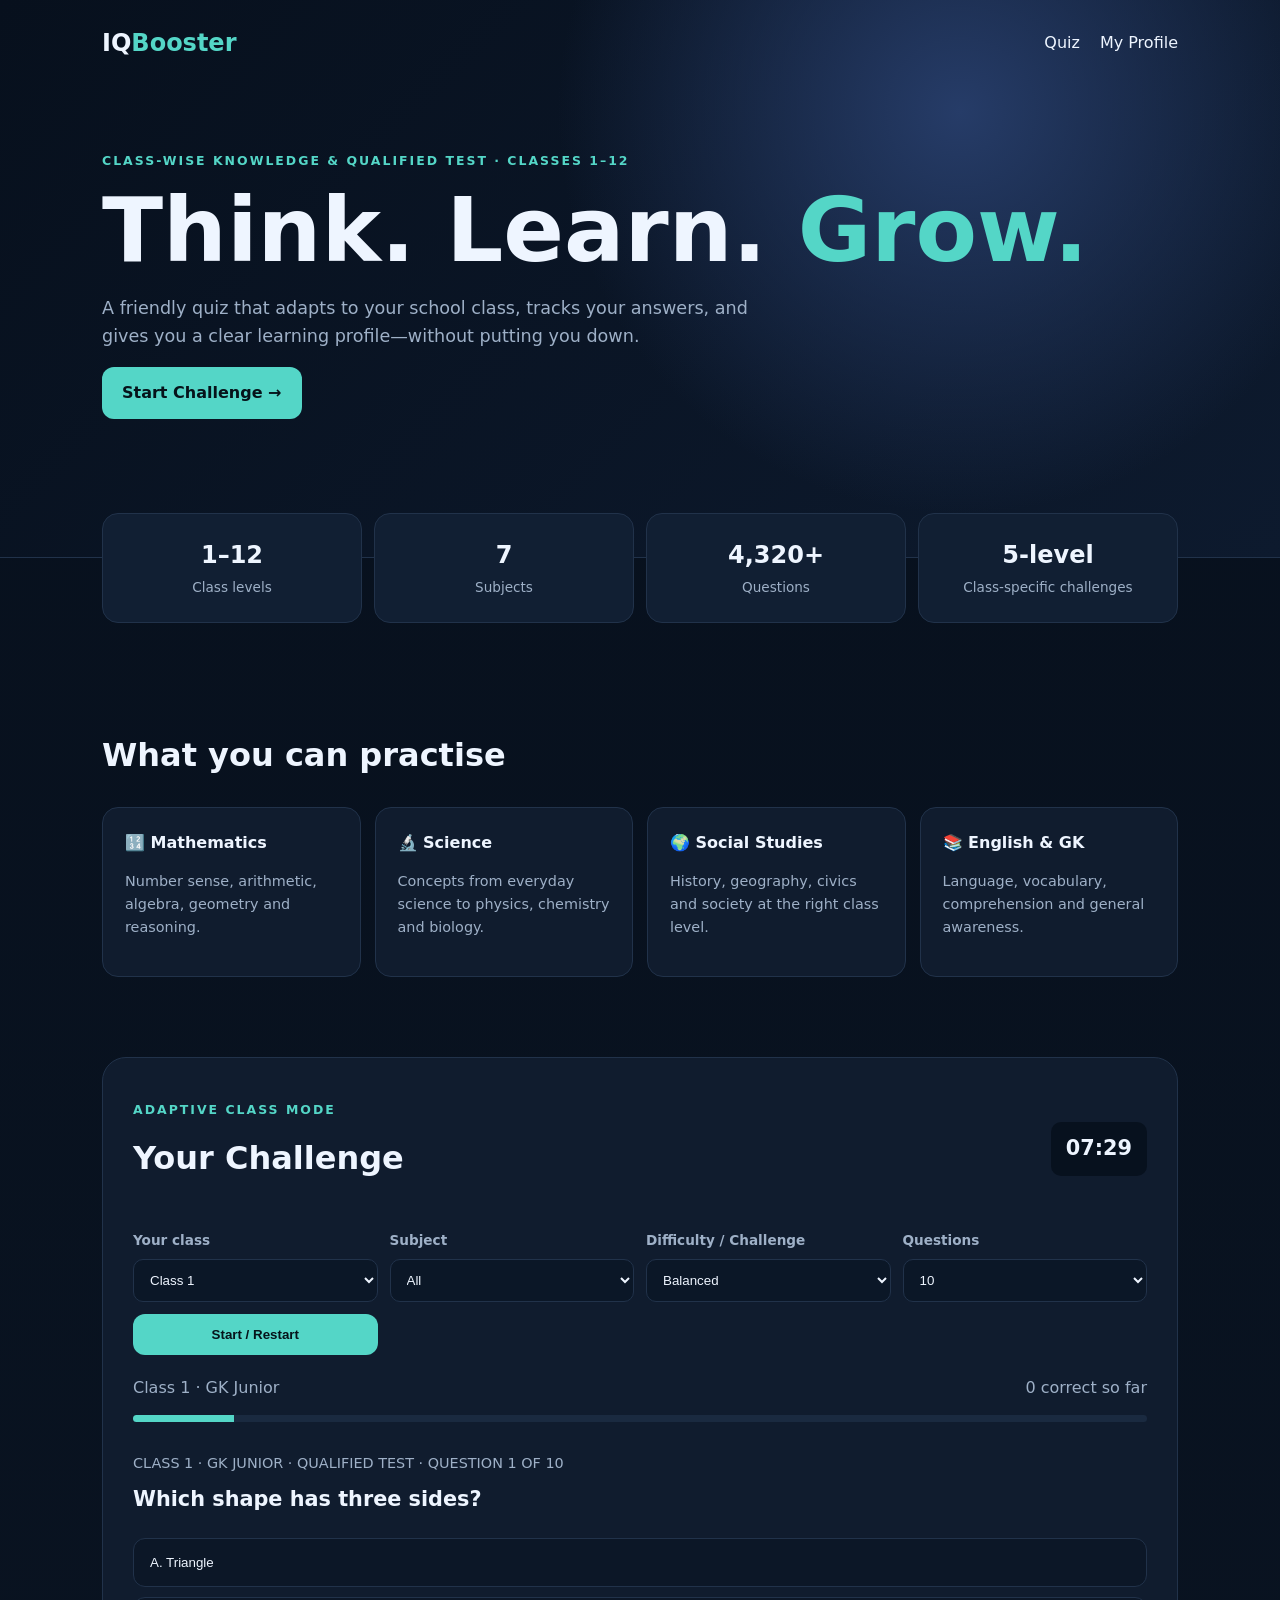
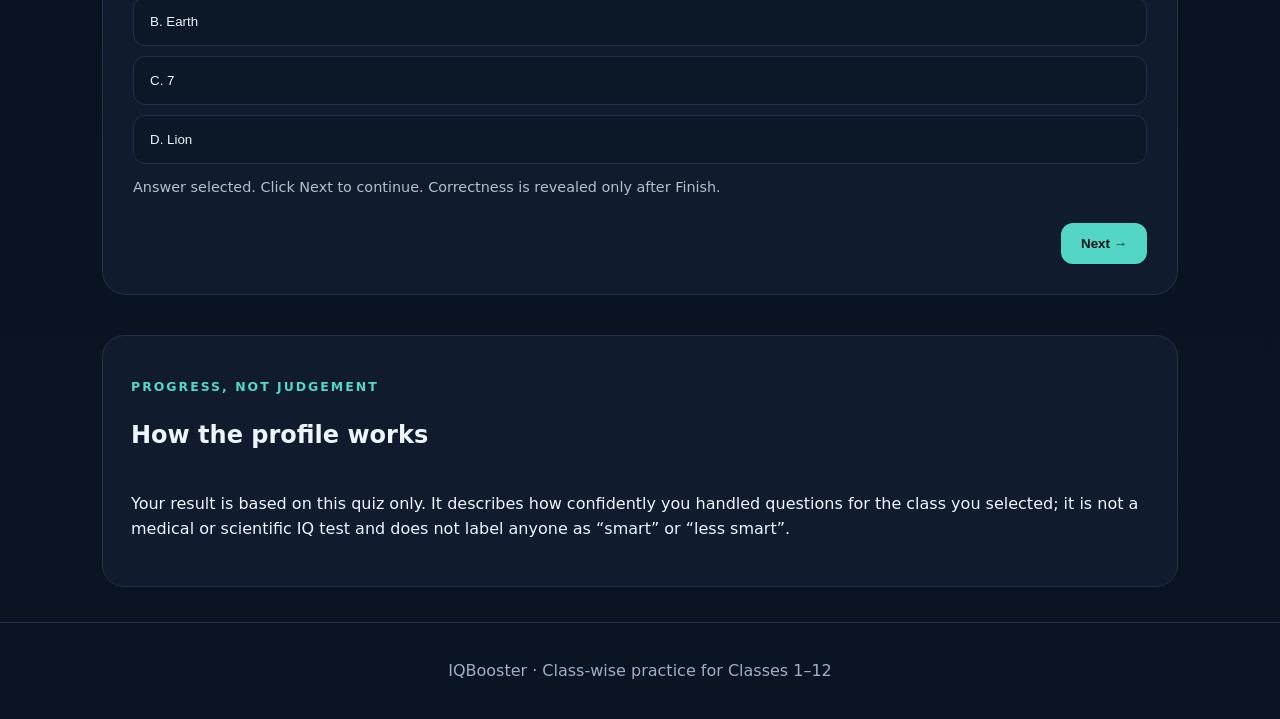
==== commit e3257ff4: "Polish IQBooster branding and challenge controls" ====
--- a/index.html
+++ b/index.html
@@ -6,7 +6,7 @@
 <style>.answer-note{margin:12px 0 0;opacity:.75;font-size:.9rem}.option.selected{outline:2px solid #00ffcc;transform:translateY(-1px)}</style></head>
 <body>
 <header class="hero">
-<nav><div class="brand">IQ <span>Buster</span></div><div class="navlinks"><a href="#quiz">Quiz</a><a href="#profile">My Profile</a></div></nav>
+<nav><div class="brand">IQ<span>Booster</span></div><div class="navlinks"><a href="#quiz">Quiz</a><a href="#profile">My Profile</a></div></nav>
 <div class="hero-content">
 <p class="eyebrow">CLASS-WISE KNOWLEDGE & QUALIFIED TEST · CLASSES 1–12</p>
 <h1>Think. Learn. <span>Grow.</span></h1>
@@ -14,7 +14,7 @@
 <a class="primary" href="#quiz">Start Challenge →</a>
 </div></header>
 <main>
-<section class="stats"><div><b>1–12</b><span>Class levels</span></div><div><b>6</b><span>Subjects</span></div><div><b>4,320+</b><span>Questions</span></div><div><b>5-level</b><span>Class-specific challenges</span></div></section>
+<section class="stats"><div><b>1–12</b><span>Class levels</span></div><div><b>7</b><span>Subjects</span></div><div><b>4,320+</b><span>Questions</span></div><div><b>5-level</b><span>Class-specific challenges</span></div></section>
 <section class="topics"><h2>What you can practise</h2><div class="cards">
 <article><b>🔢 Mathematics</b><p>Number sense, arithmetic, algebra, geometry and reasoning.</p></article>
 <article><b>🔬 Science</b><p>Concepts from everyday science to physics, chemistry and biology.</p></article>
@@ -26,7 +26,7 @@
 <div class="setup">
 <label>Your class<select id="grade"><option value="1">Class 1</option><option value="2">Class 2</option><option value="3">Class 3</option><option value="4">Class 4</option><option value="5">Class 5</option><option value="6">Class 6</option><option value="7">Class 7</option><option value="8">Class 8</option><option value="9">Class 9</option><option value="10">Class 10</option><option value="11">Class 11</option><option value="12">Class 12</option></select></label>
 <label>Subject<select id="subject"><option>All</option><option>Mathematics</option><option>Science</option><option>English</option><option>Social Studies</option><option>GK Junior</option><option>GK Senior</option><option>Reasoning</option></select></label>
-<label>Challenge<select id="difficulty"><option>Balanced</option><option>Foundation</option><option>Class Level</option><option>Advanced</option><option>Challenge</option><option>Qualified Test</option></select></label>
+<label>Difficulty / Challenge<select id="difficulty"><option>Balanced</option><option>Foundation</option><option>Class Level</option><option>Advanced</option><option>Challenge</option><option>Qualified Test</option></select></label>
 <label>Questions<select id="count"><option value="10">10</option><option value="15">15</option><option value="20">20</option></select></label>
 <button class="primary" id="start">Start / Restart</button>
 </div>
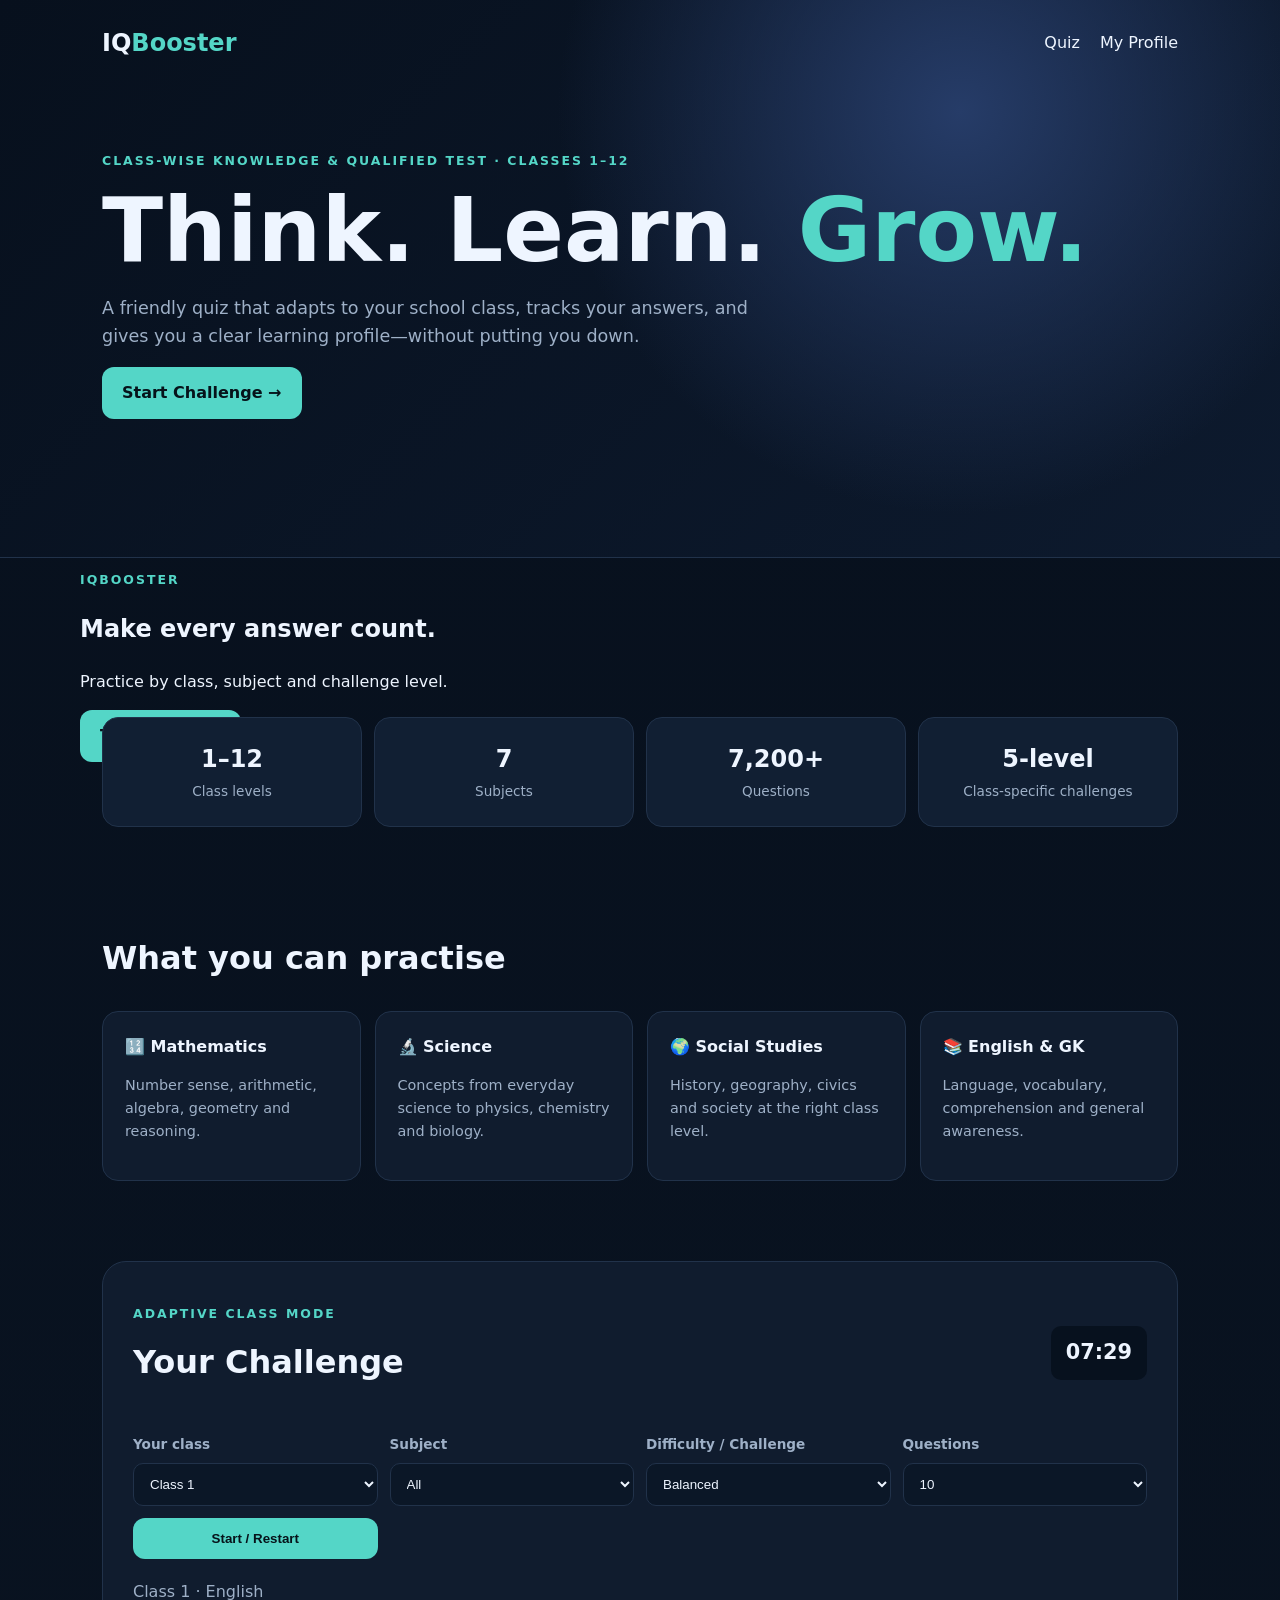
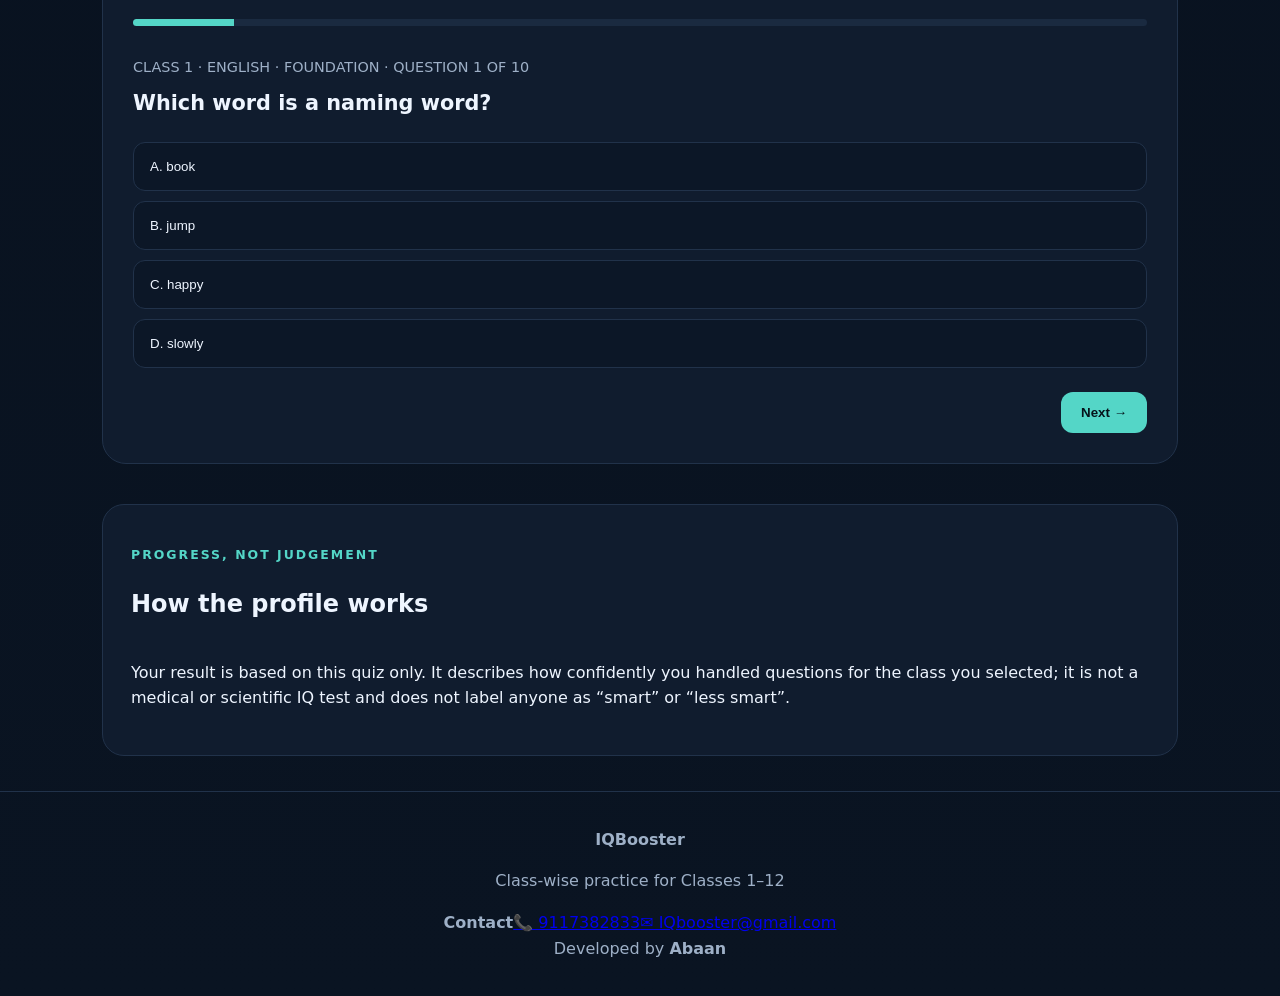
==== commit 2b00dd3f: "Add contact details, Abaan credit, and scroll hero" ====
--- a/index.html
+++ b/index.html
@@ -14,7 +14,10 @@
 <a class="primary" href="#quiz">Start Challenge →</a>
 </div></header>
 <main>
-<section class="stats"><div><b>1–12</b><span>Class levels</span></div><div><b>7</b><span>Subjects</span></div><div><b>4,320+</b><span>Questions</span></div><div><b>5-level</b><span>Class-specific challenges</span></div></section>
+<section class="scroll-hero" id="scrollHero">
+<div class="scroll-hero-image"></div><div><p class="eyebrow">IQBOOSTER</p><h2>Make every answer count.</h2><p>Practice by class, subject and challenge level.</p><a class="primary" href="#quiz">Take a Quiz →</a></div>
+</section>
+<section class="stats"><div><b>1–12</b><span>Class levels</span></div><div><b>7</b><span>Subjects</span></div><div><b>7,200+</b><span>Questions</span></div><div><b>5-level</b><span>Class-specific challenges</span></div></section>
 <section class="topics"><h2>What you can practise</h2><div class="cards">
 <article><b>🔢 Mathematics</b><p>Number sense, arithmetic, algebra, geometry and reasoning.</p></article>
 <article><b>🔬 Science</b><p>Concepts from everyday science to physics, chemistry and biology.</p></article>
@@ -35,6 +38,11 @@
 </section>
 <section id="result" class="result hidden"><p class="eyebrow">YOUR LEARNING PROFILE</p><h2 id="scoreText"></h2><p id="resultMessage"></p><div id="profileCards"></div><div id="review"></div><button class="primary" id="again">Try Another Set</button></section>
 <section id="profile" class="leaderboard"><div class="section-head"><div><p class="eyebrow">PROGRESS, NOT JUDGEMENT</p><h2>How the profile works</h2></div></div><p class="muted">Your result is based on this quiz only. It describes how confidently you handled questions for the class you selected; it is not a medical or scientific IQ test and does not label anyone as “smart” or “less smart”.</p></section>
-</main><footer>IQBooster · Class-wise practice for Classes 1–12</footer>
+</main>
+<footer class="site-footer">
+  <div><strong>IQ<span>Booster</span></strong><p>Class-wise practice for Classes 1–12</p></div>
+  <div class="contact"><b>Contact</b><a href="tel:+919117382833">📞 9117382833</a><a href="mailto:IQbooster@gmail.com">✉️ IQbooster@gmail.com</a></div>
+  <div class="developer">Developed by <strong>Abaan</strong></div>
+</footer>
 <script src="script.js"></script>
 </body></html>
